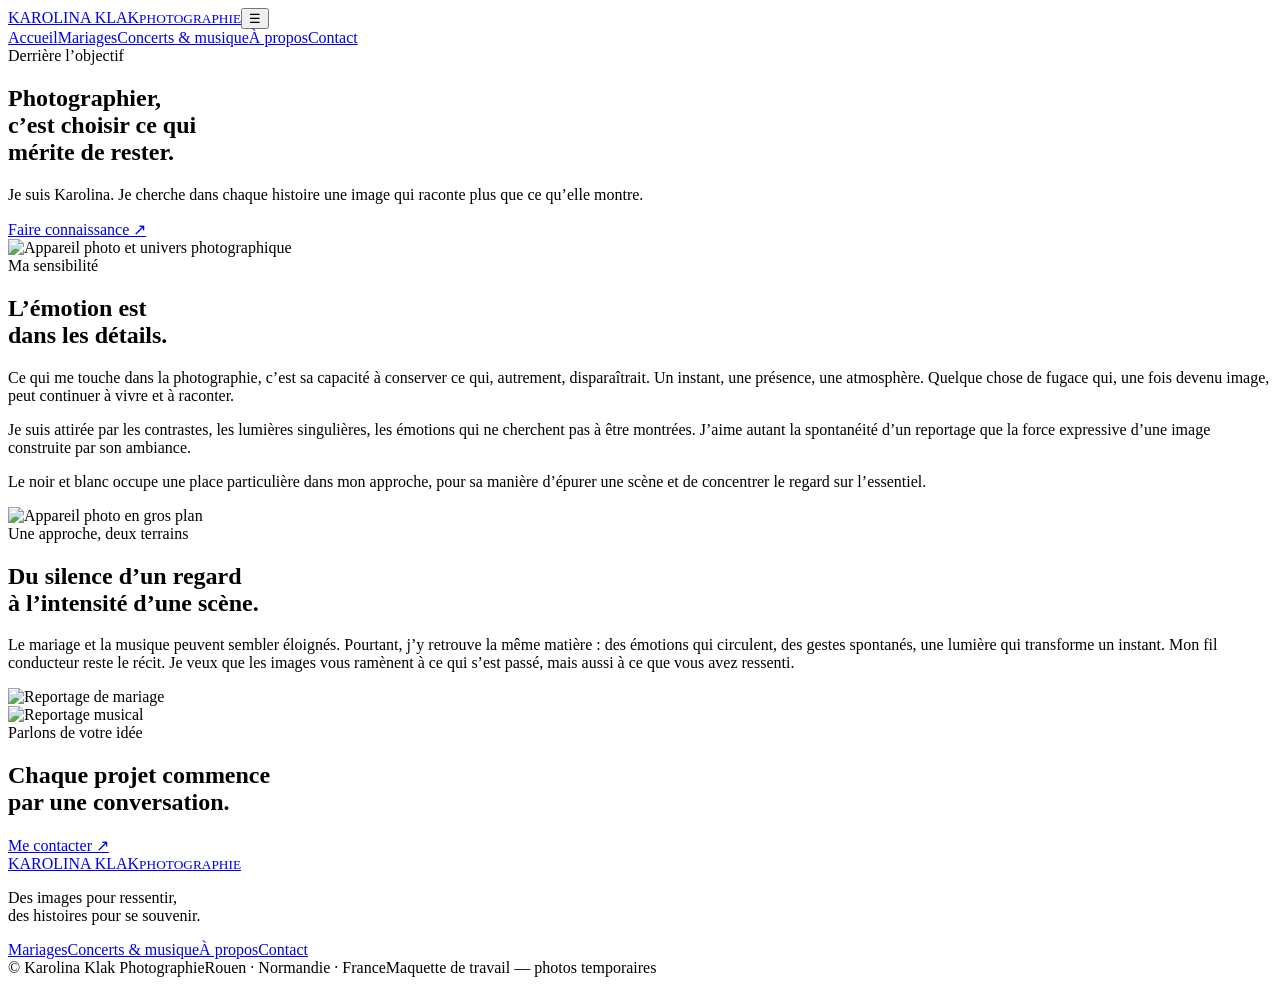
==== apropos.html @ 4f572041 "Create apropos.html for photographer's website" ====
<!doctype html><html lang="fr"><head><meta charset="utf-8"><meta name="viewport" content="width=device-width,initial-scale=1"><meta name="description" content="Découvrez la démarche de Karolina Klak, photographe à Rouen : reportage documentaire, esthétique cinématographique et regard éditorial."><title>À propos — Karolina Klak Photographie</title><link rel="stylesheet" href="styles.css"></head><body><header class="topbar"><a class="brand" href="index.html">KAROLINA KLAK<small>PHOTOGRAPHIE</small></a><button class="menu" aria-label="Ouvrir le menu" aria-expanded="false">☰</button><nav class="nav"><a href="index.html">Accueil</a><a href="mariages.html">Mariages</a><a href="concerts.html">Concerts & musique</a><a class="active" href="apropos.html">À propos</a><a href="contact.html">Contact</a></nav></header><main><section class="page-hero"><div class="page-hero-copy"><span class="eyebrow">Derrière l’objectif</span><h1 class="serif">Photographier,<br>c’est choisir ce qui<br>mérite de rester.</h1><p class="lead">Je suis Karolina. Je cherche dans chaque histoire une image qui raconte plus que ce qu’elle montre.</p><a class="btn dark" href="contact.html">Faire connaissance ↗</a></div><div class="page-hero-image"><img src="https://images.unsplash.com/photo-1452587925148-ce544e77e70d?auto=format&fit=crop&w=1400&q=85" alt="Appareil photo et univers photographique"></div></section><section class="section"><div class="split"><div class="split-copy"><span class="eyebrow">Ma sensibilité</span><h2 class="serif">L’émotion est<br>dans les détails.</h2><p>Ce qui me touche dans la photographie, c’est sa capacité à conserver ce qui, autrement, disparaîtrait. Un instant, une présence, une atmosphère. Quelque chose de fugace qui, une fois devenu image, peut continuer à vivre et à raconter.</p><p>Je suis attirée par les contrastes, les lumières singulières, les émotions qui ne cherchent pas à être montrées. J’aime autant la spontanéité d’un reportage que la force expressive d’une image construite par son ambiance.</p><p>Le noir et blanc occupe une place particulière dans mon approche, pour sa manière d’épurer une scène et de concentrer le regard sur l’essentiel.</p></div><div class="about-photo"><img src="https://images.unsplash.com/photo-1516035069371-29a1b244cc32?auto=format&fit=crop&w=1100&q=85" alt="Appareil photo en gros plan"></div></div></section><section class="section compact"><div class="intro"><span class="eyebrow">Une approche, deux terrains</span><h2 class="serif">Du silence d’un regard<br>à l’intensité d’une scène.</h2><p>Le mariage et la musique peuvent sembler éloignés. Pourtant, j’y retrouve la même matière : des émotions qui circulent, des gestes spontanés, une lumière qui transforme un instant. Mon fil conducteur reste le récit. Je veux que les images vous ramènent à ce qui s’est passé, mais aussi à ce que vous avez ressenti.</p></div></section><section class="section"><div class="story-row"><div class="shot"><img src="https://images.unsplash.com/photo-1519741497674-611481863552?auto=format&fit=crop&w=900&q=85" alt="Reportage de mariage"></div><div class="shot"><img src="https://images.unsplash.com/photo-1506157786151-b8491531f063?auto=format&fit=crop&w=900&q=85" alt="Reportage musical"></div></div></section><section class="banner"><div><span class="eyebrow">Parlons de votre idée</span><h2 class="serif">Chaque projet commence<br>par une conversation.</h2></div><a class="btn dark" href="contact.html">Me contacter ↗</a></section></main><footer class="footer"><div class="footer-top"><div><a class="brand" href="index.html">KAROLINA KLAK<small>PHOTOGRAPHIE</small></a><p>Des images pour ressentir,<br>des histoires pour se souvenir.</p></div><div class="footer-links"><a href="mariages.html">Mariages</a><a href="concerts.html">Concerts & musique</a><a href="apropos.html">À propos</a><a href="contact.html">Contact</a></div></div><div class="footer-bottom"><span>© Karolina Klak Photographie</span><span>Rouen · Normandie · France</span><span>Maquette de travail — photos temporaires</span></div></footer><script src="script.js"></script></body></html>
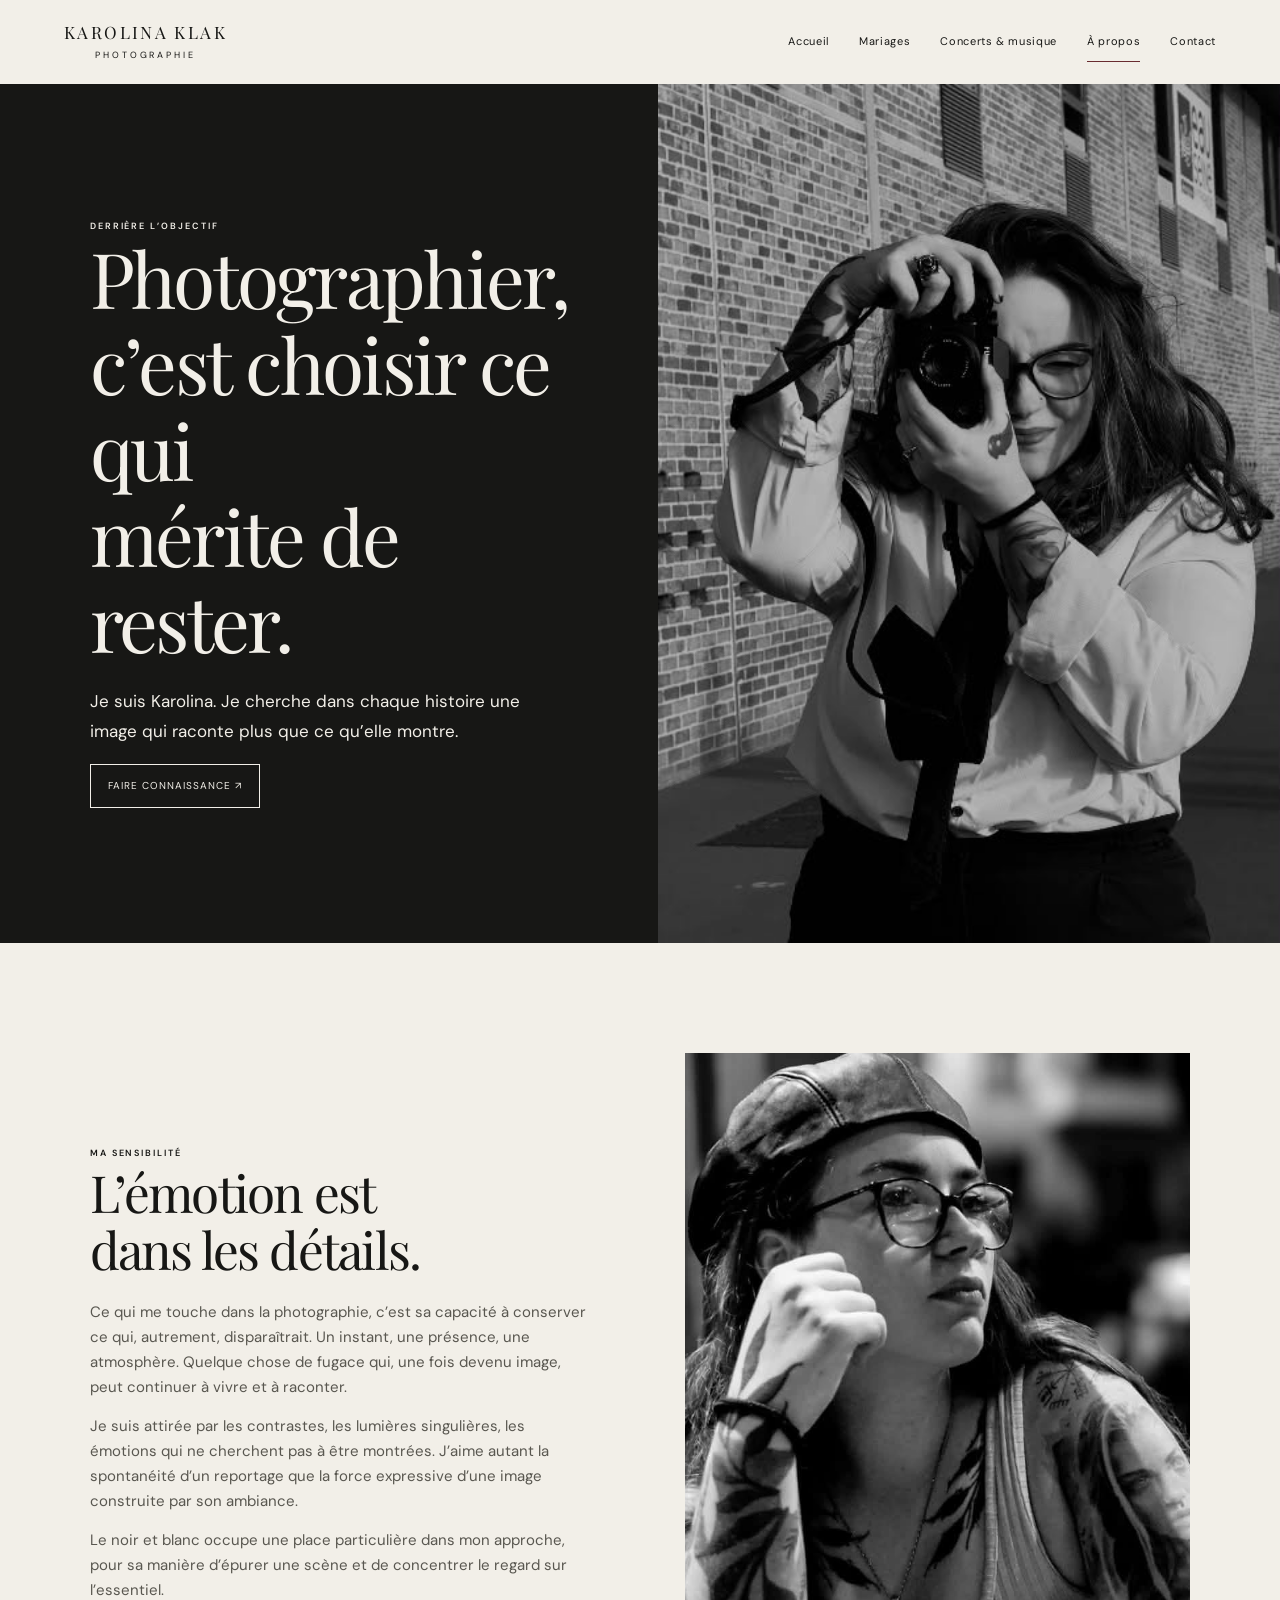
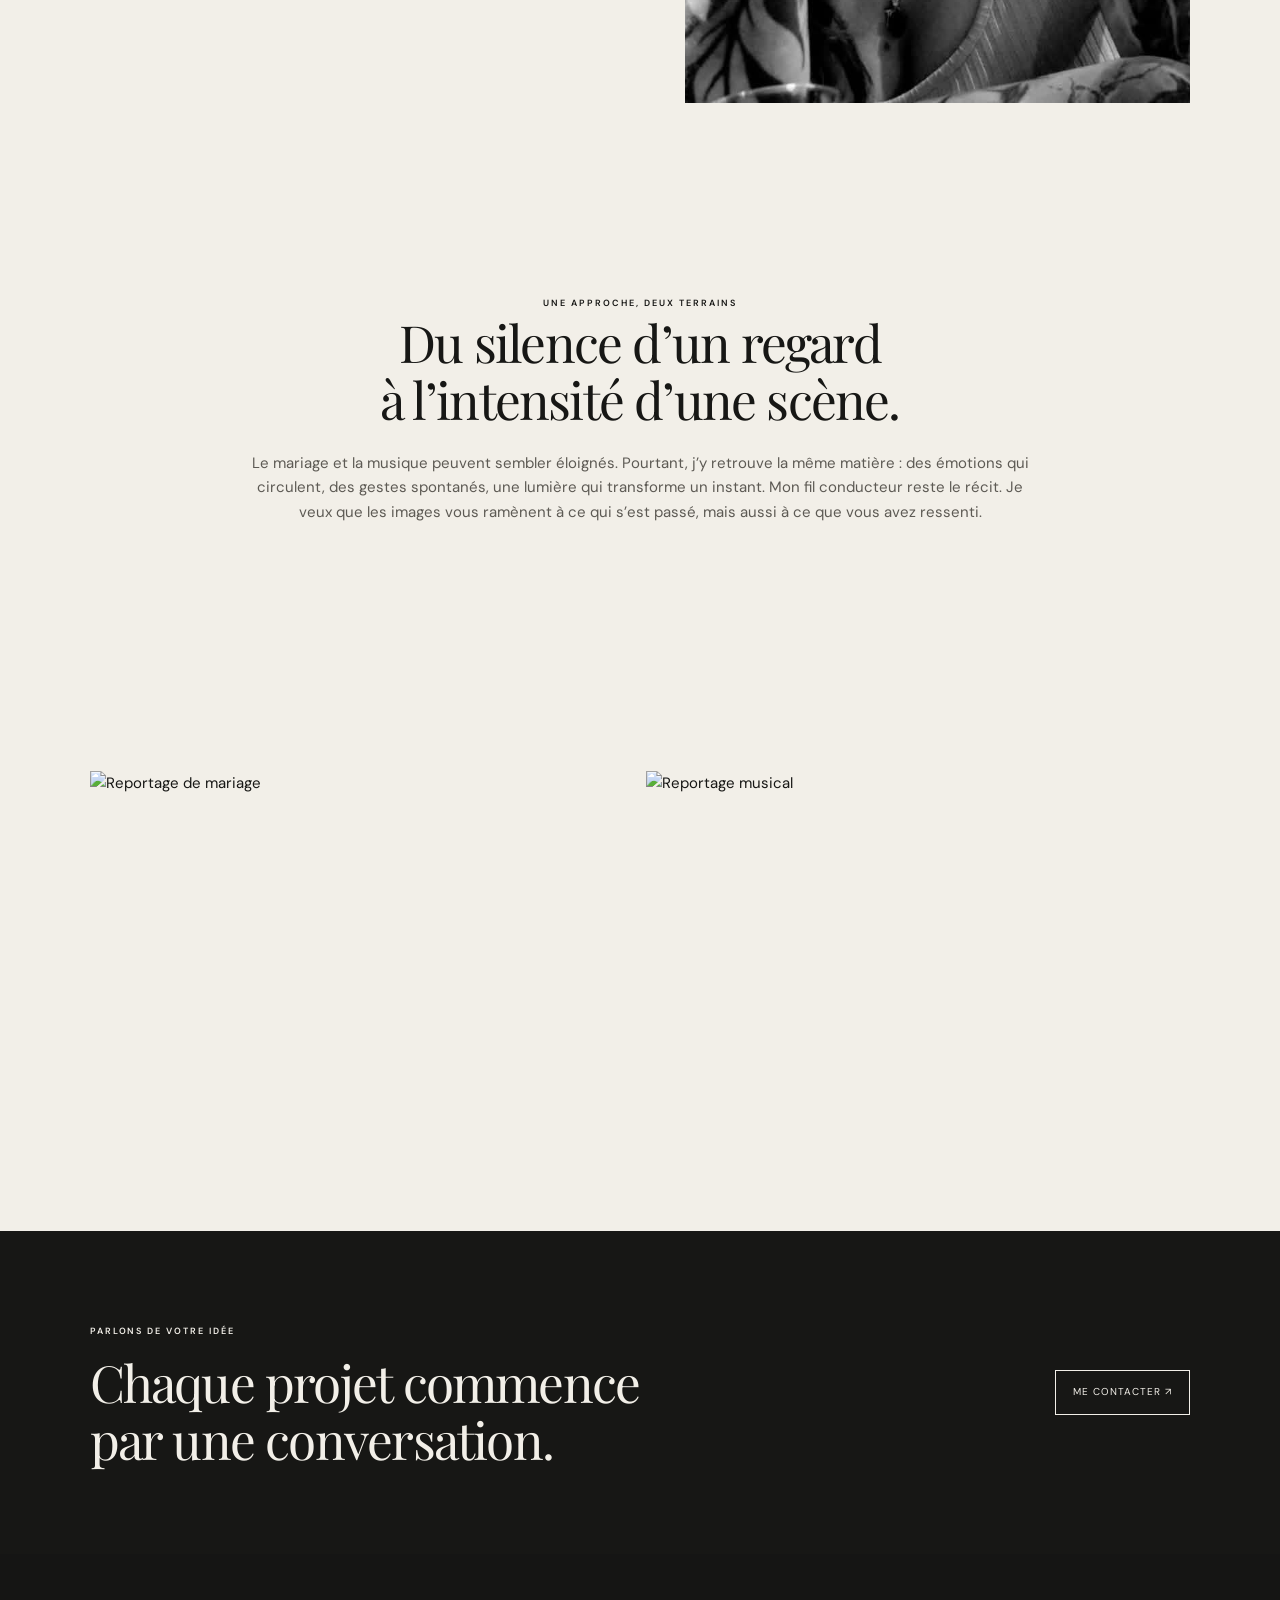
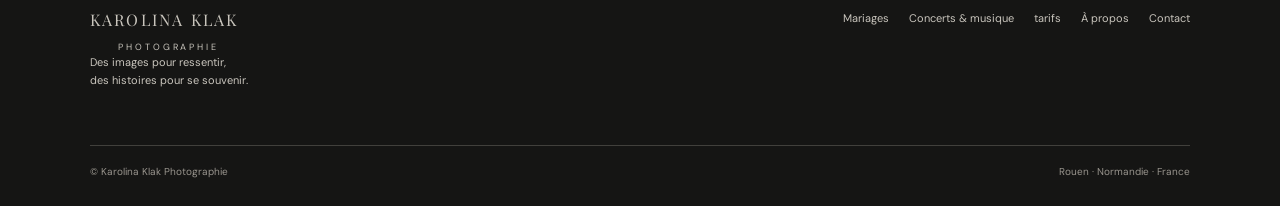
==== commit 5b601bc1: "Feature : added pics and details in apropos, concerts and home pages." ====
--- a/apropos.html
+++ b/apropos.html
@@ -1 +1,88 @@
-<!doctype html><html lang="fr"><head><meta charset="utf-8"><meta name="viewport" content="width=device-width,initial-scale=1"><meta name="description" content="Découvrez la démarche de Karolina Klak, photographe à Rouen : reportage documentaire, esthétique cinématographique et regard éditorial."><title>À propos — Karolina Klak Photographie</title><link rel="stylesheet" href="styles.css"></head><body><header class="topbar"><a class="brand" href="index.html">KAROLINA KLAK<small>PHOTOGRAPHIE</small></a><button class="menu" aria-label="Ouvrir le menu" aria-expanded="false">☰</button><nav class="nav"><a href="index.html">Accueil</a><a href="mariages.html">Mariages</a><a href="concerts.html">Concerts & musique</a><a class="active" href="apropos.html">À propos</a><a href="contact.html">Contact</a></nav></header><main><section class="page-hero"><div class="page-hero-copy"><span class="eyebrow">Derrière l’objectif</span><h1 class="serif">Photographier,<br>c’est choisir ce qui<br>mérite de rester.</h1><p class="lead">Je suis Karolina. Je cherche dans chaque histoire une image qui raconte plus que ce qu’elle montre.</p><a class="btn dark" href="contact.html">Faire connaissance ↗</a></div><div class="page-hero-image"><img src="https://images.unsplash.com/photo-1452587925148-ce544e77e70d?auto=format&fit=crop&w=1400&q=85" alt="Appareil photo et univers photographique"></div></section><section class="section"><div class="split"><div class="split-copy"><span class="eyebrow">Ma sensibilité</span><h2 class="serif">L’émotion est<br>dans les détails.</h2><p>Ce qui me touche dans la photographie, c’est sa capacité à conserver ce qui, autrement, disparaîtrait. Un instant, une présence, une atmosphère. Quelque chose de fugace qui, une fois devenu image, peut continuer à vivre et à raconter.</p><p>Je suis attirée par les contrastes, les lumières singulières, les émotions qui ne cherchent pas à être montrées. J’aime autant la spontanéité d’un reportage que la force expressive d’une image construite par son ambiance.</p><p>Le noir et blanc occupe une place particulière dans mon approche, pour sa manière d’épurer une scène et de concentrer le regard sur l’essentiel.</p></div><div class="about-photo"><img src="https://images.unsplash.com/photo-1516035069371-29a1b244cc32?auto=format&fit=crop&w=1100&q=85" alt="Appareil photo en gros plan"></div></div></section><section class="section compact"><div class="intro"><span class="eyebrow">Une approche, deux terrains</span><h2 class="serif">Du silence d’un regard<br>à l’intensité d’une scène.</h2><p>Le mariage et la musique peuvent sembler éloignés. Pourtant, j’y retrouve la même matière : des émotions qui circulent, des gestes spontanés, une lumière qui transforme un instant. Mon fil conducteur reste le récit. Je veux que les images vous ramènent à ce qui s’est passé, mais aussi à ce que vous avez ressenti.</p></div></section><section class="section"><div class="story-row"><div class="shot"><img src="https://images.unsplash.com/photo-1519741497674-611481863552?auto=format&fit=crop&w=900&q=85" alt="Reportage de mariage"></div><div class="shot"><img src="https://images.unsplash.com/photo-1506157786151-b8491531f063?auto=format&fit=crop&w=900&q=85" alt="Reportage musical"></div></div></section><section class="banner"><div><span class="eyebrow">Parlons de votre idée</span><h2 class="serif">Chaque projet commence<br>par une conversation.</h2></div><a class="btn dark" href="contact.html">Me contacter ↗</a></section></main><footer class="footer"><div class="footer-top"><div><a class="brand" href="index.html">KAROLINA KLAK<small>PHOTOGRAPHIE</small></a><p>Des images pour ressentir,<br>des histoires pour se souvenir.</p></div><div class="footer-links"><a href="mariages.html">Mariages</a><a href="concerts.html">Concerts & musique</a><a href="apropos.html">À propos</a><a href="contact.html">Contact</a></div></div><div class="footer-bottom"><span>© Karolina Klak Photographie</span><span>Rouen · Normandie · France</span><span>Maquette de travail — photos temporaires</span></div></footer><script src="script.js"></script></body></html>
+<!doctype html>
+<html lang="fr">
+
+<head>
+    <meta charset="utf-8">
+    <meta name="viewport" content="width=device-width,initial-scale=1">
+    <meta name="description"
+        content="Découvrez la démarche de Karolina Klak, photographe à Rouen : reportage documentaire, esthétique cinématographique et regard éditorial.">
+    <title>À propos — Karolina Klak Photographie</title>
+    <link rel="stylesheet" href="styles.css">
+</head>
+
+<body>
+    <header class="topbar"><a class="brand" href="index.html">KAROLINA KLAK<small>PHOTOGRAPHIE</small></a><button
+            class="menu" aria-label="Ouvrir le menu" aria-expanded="false">☰</button>
+        <nav class="nav"><a href="index.html">Accueil</a><a href="mariages.html">Mariages</a><a
+                href="concerts.html">Concerts & musique</a><a class="active" href="apropos.html">À propos</a><a
+                href="contact.html">Contact</a></nav>
+    </header>
+    <main>
+        <section class="page-hero">
+            <div class="page-hero-copy"><span class="eyebrow">Derrière l’objectif</span>
+                <h1 class="serif">Photographier,<br>c’est choisir ce qui<br>mérite de rester.</h1>
+                <p class="lead">Je suis Karolina. Je cherche dans chaque histoire une image qui raconte plus que ce
+                    qu’elle montre.</p><a class="btn dark" href="contact.html">Faire connaissance ↗</a>
+            </div>
+            <div class="page-hero-image"><img
+                    src="src/me_camera.jfif"
+                    alt="Appareil photo et univers photographique"></div>
+        </section>
+        <section class="section">
+            <div class="split">
+                <div class="split-copy"><span class="eyebrow">Ma sensibilité</span>
+                    <h2 class="serif">L’émotion est<br>dans les détails.</h2>
+                    <p>Ce qui me touche dans la photographie, c’est sa capacité à conserver ce qui, autrement,
+                        disparaîtrait. Un instant, une présence, une atmosphère. Quelque chose de fugace qui, une fois
+                        devenu image, peut continuer à vivre et à raconter.</p>
+                    <p>Je suis attirée par les contrastes, les lumières singulières, les émotions qui ne cherchent pas à
+                        être montrées. J’aime autant la spontanéité d’un reportage que la force expressive d’une image
+                        construite par son ambiance.</p>
+                    <p>Le noir et blanc occupe une place particulière dans mon approche, pour sa manière d’épurer une
+                        scène et de concentrer le regard sur l’essentiel.</p>
+                </div>
+                <div class="about-photo"><img
+                        src="src/photo_de_profil.jpg"
+                        alt="Appareil photo en gros plan"></div>
+            </div>
+        </section>
+        <section class="section compact">
+            <div class="intro"><span class="eyebrow">Une approche, deux terrains</span>
+                <h2 class="serif">Du silence d’un regard<br>à l’intensité d’une scène.</h2>
+                <p>Le mariage et la musique peuvent sembler éloignés. Pourtant, j’y retrouve la même matière : des
+                    émotions qui circulent, des gestes spontanés, une lumière qui transforme un instant. Mon fil
+                    conducteur reste le récit. Je veux que les images vous ramènent à ce qui s’est passé, mais aussi à
+                    ce que vous avez ressenti.</p>
+            </div>
+        </section>
+        <section class="section">
+            <div class="story-row">
+                <div class="shot"><img
+                        src="https://images.unsplash.com/photo-1519741497674-611481863552?auto=format&fit=crop&w=900&q=85"
+                        alt="Reportage de mariage"></div>
+                <div class="shot"><img
+                        src="https://images.unsplash.com/photo-1506157786151-b8491531f063?auto=format&fit=crop&w=900&q=85"
+                        alt="Reportage musical"></div>
+            </div>
+        </section>
+        <section class="banner">
+            <div><span class="eyebrow">Parlons de votre idée</span>
+                <h2 class="serif">Chaque projet commence<br>par une conversation.</h2>
+            </div><a class="btn dark" href="contact.html">Me contacter ↗</a>
+        </section>
+    </main>
+    <footer class="footer">
+        <div class="footer-top">
+            <div><a class="brand" href="index.html">KAROLINA KLAK<small>PHOTOGRAPHIE</small></a>
+                <p>Des images pour ressentir,<br>des histoires pour se souvenir.</p>
+            </div>
+            <div class="footer-links"><a href="mariages.html">Mariages</a><a href="concerts.html">Concerts &
+                    musique</a><a href="tarifs.html">tarifs</a><a href="apropos.html">À propos</a><a href="contact.html">Contact</a></div>
+        </div>
+        <div class="footer-bottom"><span>© Karolina Klak Photographie</span><span>Rouen · Normandie ·
+                France</span></div>
+    </footer>
+    <script src="script.js"></script>
+</body>
+
+</html>
--- a/styles.css
+++ b/styles.css
@@ -0,0 +1,3 @@
+@import url('https://fonts.googleapis.com/css2?family=DM+Sans:wght@400;500;600&family=Playfair+Display:wght@400;500;600&display=swap');
+:root{--ink:#171715;--paper:#f2efe8;--muted:#77746e;--line:rgba(23,23,21,.18);--wine:#692c30;--white:#fffdf8;--serif:'Playfair Display',Georgia,serif;--sans:'DM Sans',Arial,sans-serif}*{box-sizing:border-box}html{scroll-behavior:smooth}body{margin:0;background:var(--paper);color:var(--ink);font-family:var(--sans);font-size:15px;line-height:1.65}a{color:inherit;text-decoration:none}img{display:block;width:100%;height:100%;object-fit:cover}button,input,textarea,select{font:inherit}.topbar{height:84px;padding:0 5vw;display:flex;align-items:center;justify-content:space-between;background:var(--paper);position:relative;z-index:5}.brand{font-family:var(--serif);font-size:17px;letter-spacing:.14em;line-height:1.1}.brand small{display:block;font:9px var(--sans);letter-spacing:.32em;text-align:center;margin-top:7px}.nav{display:flex;gap:30px;font-size:11px;letter-spacing:.06em}.nav a{padding:10px 0;border-bottom:1px solid transparent}.nav a:hover,.nav a.active{border-color:var(--wine)}.menu{display:none;background:none;border:0;font-size:24px}.eyebrow{text-transform:uppercase;letter-spacing:.22em;font-size:9px;font-weight:600}.serif{font-family:var(--serif);font-weight:400;line-height:1.12;letter-spacing:-.035em}h1,h2,h3,p{margin-top:0}h1{font-size:clamp(42px,6vw,82px);margin-bottom:22px}h2{font-size:clamp(34px,4vw,56px);margin-bottom:22px}h3{font-size:26px}.lead{font-size:17px;max-width:600px;line-height:1.8}.small{font-size:12px;color:var(--muted)}.btn{display:inline-flex;align-items:center;gap:22px;padding:13px 17px;border:1px solid currentColor;font-size:10px;text-transform:uppercase;letter-spacing:.1em;transition:.2s}.btn:hover{background:var(--paper);color:var(--ink)}.btn.dark{border-color:var(--paper);color:var(--paper)}.btn.dark:hover{background:var(--paper);color:var(--ink)}.hero{min-height:calc(100vh - 84px);background:#111;color:#f8f4ec;display:grid;grid-template-columns: .78fr 1.22fr;position:relative;overflow:hidden}.hero-copy{padding:9vh 4vw 8vh 7vw;display:flex;flex-direction:column;justify-content:center;align-items:flex-start;z-index:1}.hero h1{max-width:510px}.hero .lead{font-size:15px;max-width:380px;color:#dedbd5}.hero-photo{min-height:600px;position:relative}.hero-photo:after{content:'';position:absolute;inset:0;background:linear-gradient(90deg,#111 0%,transparent 28%),linear-gradient(0deg,rgba(0,0,0,.25),transparent 30%)}.hero-photo img{filter:brightness(.78)}.hero-actions{display:flex;gap:12px;flex-wrap:wrap;margin-top:26px}.hero-foot{position:absolute;bottom:24px;left:5vw;right:5vw;display:flex;justify-content:space-between;font-size:9px;letter-spacing:.12em;color:#c9c4bc;z-index:2}.section{padding:110px 7vw}.section.compact{padding:76px 7vw}.section-head{display:flex;align-items:end;justify-content:space-between;gap:30px;margin-bottom:42px}.section-head p{max-width:390px;color:var(--muted);font-size:13px}.split{display:grid;grid-template-columns:1fr 1fr;gap:7vw;align-items:center}.split-image{height:650px;max-height:78vh;overflow:hidden}.split-copy{max-width:530px}.split-copy p{color:#595750}.tiles{display:grid;grid-template-columns:1fr 1fr;gap:18px}.tile{position:relative;min-height:470px;overflow:hidden;background:#222;color:#fff}.tile img{position:absolute;inset:0;transition:transform .6s;filter:brightness(.72)}.tile:hover img{transform:scale(1.035)}.tile:after{content:'';position:absolute;inset:0;background:linear-gradient(0deg,rgba(0,0,0,.72),transparent 70%)}.tile-copy{position:absolute;z-index:1;bottom:30px;left:30px;right:25px}.tile-copy h3{font-size:36px;margin:8px 0}.tile-copy p{font-size:12px;max-width:350px;color:#eee}.quote{font:italic 26px/1.45 var(--serif);max-width:780px;margin:0 auto;text-align:center}.gallery{display:grid;grid-template-columns:repeat(3,1fr);gap:10px}.gallery .shot{height:420px;overflow:hidden;background:#ddd}.gallery .shot:nth-child(3n+2){height:340px;margin-top:60px}.gallery img{transition:transform .5s}.gallery .shot:hover img{transform:scale(1.04)}.filters{display:flex;gap:24px;flex-wrap:wrap;margin:24px 0 35px;font-size:11px}.filters a{border-bottom:1px solid var(--line);padding-bottom:6px}.filters a:hover{border-color:var(--wine)}.banner{background:var(--ink);color:var(--paper);padding:86px 7vw;display:flex;justify-content:space-between;align-items:center;gap:30px}.banner h2{max-width:650px;margin:12px 0 0}.page-hero{display:grid;grid-template-columns:1fr 1fr;min-height:550px;background:var(--ink);color:var(--paper)}.page-hero-copy{padding:90px 7vw;display:flex;flex-direction:column;justify-content:center;align-items:flex-start}.page-hero-image{min-height:500px}.page-hero-image img{filter:brightness(.82)}.intro{max-width:780px;margin:0 auto;text-align:center}.intro p{color:#5d5a54}.steps{display:grid;grid-template-columns:repeat(3,1fr);gap:35px}.step{border-top:1px solid var(--line);padding-top:20px}.step b{font:24px var(--serif);color:var(--wine)}.step h3{font-size:22px;margin:14px 0}.contact-grid{display:grid;grid-template-columns:.8fr 1.2fr;gap:8vw}.form{display:grid;grid-template-columns:1fr 1fr;gap:18px}.field{display:flex;flex-direction:column;gap:7px}.field.full{grid-column:1/-1}.field label{font-size:10px;text-transform:uppercase;letter-spacing:.12em}.field input,.field textarea,.field select{border:0;border-bottom:1px solid var(--line);background:transparent;padding:12px 0;outline:none;border-radius:0}.field textarea{min-height:100px;resize:vertical}.form-note{font-size:11px;color:var(--muted)}.footer{background:#151514;color:#f2efe8;padding:55px 7vw 25px}.footer-top{display:flex;justify-content:space-between;gap:30px;align-items:flex-start;padding-bottom:45px}.footer .brand{font-size:16px}.footer p,.footer a{color:#c9c5bd;font-size:11px}.footer-links{display:flex;gap:20px;flex-wrap:wrap}.footer-bottom{border-top:1px solid #41403c;padding-top:18px;display:flex;justify-content:space-between;color:#99958e;font-size:10px}.about-photo{height:650px}.story-row{display:grid;grid-template-columns:1fr 1fr;gap:12px;margin-top:45px}.story-row .shot{height:350px}.note{font-size:11px;color:var(--muted)}
+@media(max-width:800px){.topbar{height:72px;padding:0 22px}.menu{display:block}.nav{display:none;position:absolute;top:72px;left:0;right:0;padding:20px 24px 26px;background:var(--paper);flex-direction:column;gap:8px;border-bottom:1px solid var(--line)}.nav.open{display:flex}.nav a{padding:12px 0}.hero{min-height:unset;display:flex;flex-direction:column-reverse}.hero-photo{min-height:47vh;height:47vh}.hero-photo:after{background:linear-gradient(0deg,#111,transparent 45%)}.hero-copy{padding:38px 25px 100px}.hero h1{font-size:52px}.hero-foot{left:25px;right:25px;bottom:22px}.section,.section.compact{padding:68px 24px}.split,.page-hero,.contact-grid{grid-template-columns:1fr}.split{gap:28px}.split-image{height:460px;max-height:none}.tiles{grid-template-columns:1fr}.tile{min-height:400px}.section-head{display:block}.section-head p{margin-top:15px}.gallery{grid-template-columns:1fr 1fr;gap:7px}.gallery .shot,.gallery .shot:nth-child(3n+2){height:270px;margin-top:0}.page-hero-copy{padding:65px 25px}.page-hero-image{min-height:350px;height:45vh}.banner{padding:60px 25px;display:block}.banner .btn{margin-top:24px}.steps{grid-template-columns:1fr;gap:25px}.contact-grid{gap:40px}.form{grid-template-columns:1fr}.field.full{grid-column:auto}.footer{padding:40px 24px 20px}.footer-top{display:block}.footer-links{margin-top:24px}.footer-bottom{gap:12px;flex-direction:column}.about-photo{height:460px}.story-row{grid-template-columns:1fr}.story-row .shot{height:300px}}
